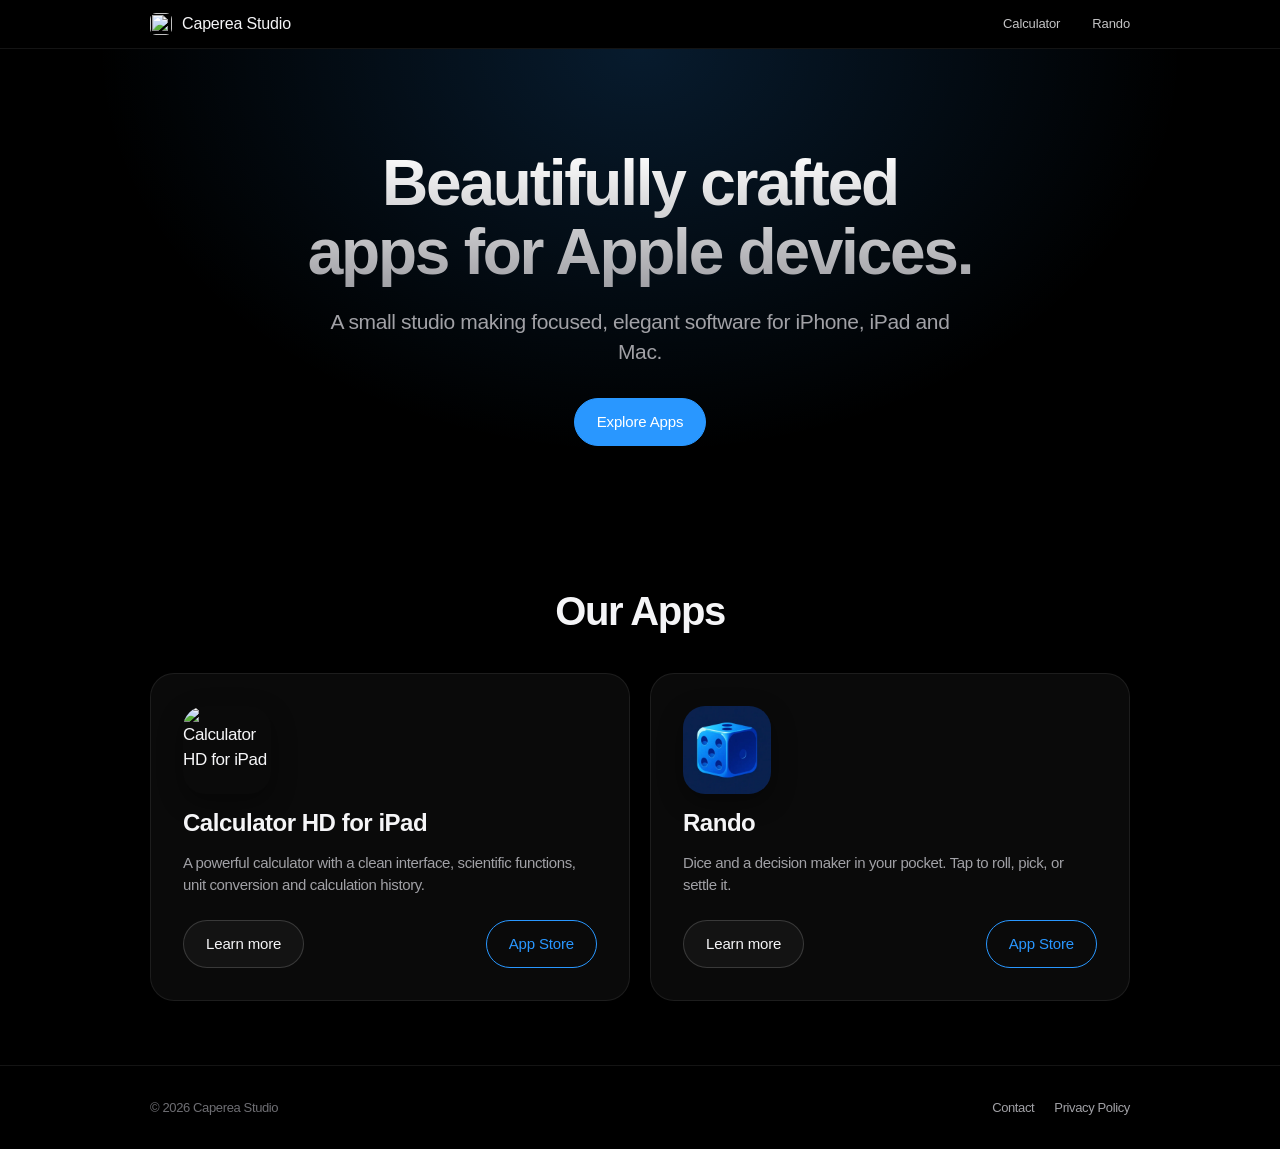
==== index.html @ fda1ca57 "refactor: redesign site with dark Apple-style theme Slim site down to the two real apps (Calculator " ====
<!DOCTYPE html>
<html lang="en">
<head>
    <meta charset="UTF-8">
    <meta name="viewport" content="width=device-width, initial-scale=1.0">
    <title>Caperea Studio — Beautiful apps for Apple devices</title>
    <meta name="description" content="Caperea Studio makes elegant, focused apps for iPhone, iPad and Mac. Meet Calculator Pro and Rando.">
    <link rel="icon" type="image/webp" href="images/caperea%20logo.webp">
    <link rel="apple-touch-icon" href="images/caperea%20logo.webp">
    <link rel="canonical" href="https://caperea.com/">
    <meta property="og:type" content="website">
    <meta property="og:title" content="Caperea Studio — Beautiful apps for Apple devices">
    <meta property="og:description" content="Elegant, focused apps for iPhone, iPad and Mac.">
    <meta property="og:url" content="https://caperea.com/">
    <meta property="og:image" content="https://caperea.com/images/caperea%20logo.webp">
    <meta name="twitter:card" content="summary_large_image">
    <link rel="stylesheet" href="styles.css">
</head>
<body>
    <header class="site-header">
        <div class="nav">
            <a href="index.html" class="nav-brand">
                <img src="images/caperea%20logo.webp" alt="" decoding="async">
                <span>Caperea Studio</span>
            </a>
            <nav class="nav-links" aria-label="Primary">
                <a href="calculator.html">Calculator</a>
                <a href="rando.html">Rando</a>
            </nav>
            <button class="nav-toggle" aria-label="Open menu" aria-expanded="false">☰</button>
        </div>
        <nav class="nav-mobile" aria-label="Mobile">
            <a href="index.html">Home</a>
            <a href="calculator.html">Calculator</a>
            <a href="rando.html">Rando</a>
            <a href="privacy-policy.html">Privacy</a>
        </nav>
    </header>

    <main>
        <section class="hero">
            <div class="container">
                <h1>Beautifully crafted<br>apps for Apple devices.</h1>
                <p class="lead">A small studio making focused, elegant software for iPhone, iPad and Mac.</p>
                <div class="button-row">
                    <a href="#apps" class="button primary">Explore Apps</a>
                </div>
            </div>
        </section>

        <section id="apps">
            <div class="container">
                <h2 class="section-title">Our Apps</h2>
                <div class="app-grid">
                    <article class="app-card">
                        <img src="images/calculator-icon.webp" alt="Calculator HD for iPad" class="app-icon">
                        <h3>Calculator HD for iPad</h3>
                        <p>A powerful calculator with a clean interface, scientific functions, unit conversion and calculation history.</p>
                        <div class="app-card-footer">
                            <a href="calculator.html" class="button ghost">Learn more</a>
                            <a href="https://apps.apple.com/us/app/calculator-hd-for-ipad/id760018895" class="button">App Store</a>
                        </div>
                    </article>

                    <article class="app-card">
                        <img src="images/rando-icon.webp" alt="Rando" class="app-icon">
                        <h3>Rando</h3>
                        <p>Dice and a decision maker in your pocket. Tap to roll, pick, or settle it.</p>
                        <div class="app-card-footer">
                            <a href="rando.html" class="button ghost">Learn more</a>
                            <a href="https://apps.apple.com/us/app/rando-dice-decision-maker/id6739487174" class="button">App Store</a>
                        </div>
                    </article>
                </div>
            </div>
        </section>
    </main>

    <footer class="site-footer">
        <div class="container">
            <div>&copy; 2026 Caperea Studio</div>
            <div class="footer-links">
                <a href="mailto:badtoyx@gmail.com">Contact</a>
                <a href="privacy-policy.html">Privacy Policy</a>
            </div>
        </div>
    </footer>

    <script src="script.js"></script>
</body>
</html>
---- styles.css ----
/* ==========================================================================
   Caperea Studio — Dark Apple-inspired theme
   ========================================================================== */

:root {
    --bg: #000000;
    --bg-elevated: #1d1d1f;
    --bg-card: rgba(255, 255, 255, 0.04);
    --bg-card-hover: rgba(255, 255, 255, 0.07);
    --border: rgba(255, 255, 255, 0.08);
    --border-strong: rgba(255, 255, 255, 0.16);
    --text: #f5f5f7;
    --text-muted: #a1a1a6;
    --text-dim: #6e6e73;
    --accent: #2997ff;
    --accent-hover: #0a84ff;
    --success: #30d158;
    --nav-height: 48px;
    --radius-sm: 12px;
    --radius-md: 18px;
    --radius-lg: 24px;
    --ease: cubic-bezier(0.28, 0.16, 0.22, 1);
}

*,
*::before,
*::after {
    box-sizing: border-box;
}

html {
    scroll-behavior: smooth;
    -webkit-text-size-adjust: 100%;
}

body {
    margin: 0;
    background: var(--bg);
    color: var(--text);
    font-family: -apple-system, BlinkMacSystemFont, "SF Pro Display", "SF Pro Icons",
        "Helvetica Neue", Helvetica, Arial, sans-serif;
    font-size: 17px;
    line-height: 1.47059;
    font-weight: 400;
    letter-spacing: -0.022em;
    -webkit-font-smoothing: antialiased;
    -moz-osx-font-smoothing: grayscale;
    min-height: 100vh;
    display: flex;
    flex-direction: column;
}

main {
    flex: 1;
}

img {
    max-width: 100%;
    height: auto;
    display: block;
}

a {
    color: var(--accent);
    text-decoration: none;
    transition: color 0.2s var(--ease);
}

a:hover {
    color: var(--accent-hover);
}

.container {
    width: 100%;
    max-width: 1024px;
    margin: 0 auto;
    padding: 0 22px;
}

/* ----- Typography ----- */

h1, h2, h3 {
    margin: 0;
    font-weight: 600;
    letter-spacing: -0.035em;
    line-height: 1.08;
}

h1 {
    font-size: clamp(40px, 6vw, 64px);
    font-weight: 700;
}

h2 {
    font-size: clamp(28px, 3.5vw, 40px);
}

h3 {
    font-size: 22px;
    letter-spacing: -0.02em;
}

p {
    margin: 0;
    color: var(--text-muted);
}

ul {
    margin: 0;
    padding: 0;
    list-style: none;
}

/* ----- Navigation ----- */

.site-header {
    position: sticky;
    top: 0;
    z-index: 100;
    background: rgba(0, 0, 0, 0.72);
    backdrop-filter: saturate(180%) blur(20px);
    -webkit-backdrop-filter: saturate(180%) blur(20px);
    border-bottom: 1px solid var(--border);
}

.nav {
    max-width: 1024px;
    margin: 0 auto;
    padding: 0 22px;
    height: var(--nav-height);
    display: flex;
    align-items: center;
    justify-content: space-between;
}

.nav-brand {
    display: flex;
    align-items: center;
    gap: 10px;
    color: var(--text);
    font-size: 16px;
    font-weight: 500;
    letter-spacing: -0.01em;
}

.nav-brand:hover {
    color: var(--text);
}

.nav-brand img {
    width: 22px;
    height: 22px;
    border-radius: 6px;
}

.nav-links {
    display: flex;
    align-items: center;
    gap: 32px;
    font-size: 13px;
    letter-spacing: -0.01em;
}

.nav-links a {
    color: var(--text);
    opacity: 0.8;
    transition: opacity 0.2s var(--ease);
}

.nav-links a:hover {
    opacity: 1;
}

.nav-toggle {
    display: none;
    background: none;
    border: 0;
    color: var(--text);
    font-size: 20px;
    padding: 4px 8px;
    cursor: pointer;
}

.nav-mobile {
    display: none;
    flex-direction: column;
    padding: 16px 22px 20px;
    gap: 16px;
    border-top: 1px solid var(--border);
    background: rgba(0, 0, 0, 0.92);
}

.nav-mobile.open {
    display: flex;
}

.nav-mobile a {
    color: var(--text);
    font-size: 18px;
    font-weight: 500;
}

@media (max-width: 720px) {
    .nav-links {
        display: none;
    }
    .nav-toggle {
        display: inline-flex;
    }
}

/* ----- Buttons ----- */

.button {
    display: inline-flex;
    align-items: center;
    justify-content: center;
    padding: 12px 22px;
    border-radius: 980px;
    background: transparent;
    color: var(--accent);
    border: 1px solid var(--accent);
    font-size: 15px;
    font-weight: 400;
    letter-spacing: -0.01em;
    cursor: pointer;
    transition: transform 0.2s var(--ease), background 0.2s var(--ease),
        color 0.2s var(--ease), opacity 0.2s var(--ease);
    white-space: nowrap;
}

.button:hover {
    background: var(--accent);
    color: #fff;
    transform: translateY(-1px);
}

.button.primary {
    background: var(--accent);
    color: #fff;
    border-color: var(--accent);
}

.button.primary:hover {
    background: var(--accent-hover);
    border-color: var(--accent-hover);
    color: #fff;
}

.button.ghost {
    background: var(--bg-card);
    color: var(--text);
    border-color: var(--border-strong);
}

.button.ghost:hover {
    background: var(--bg-card-hover);
    color: var(--text);
    transform: translateY(-1px);
}

.button[aria-disabled="true"],
.button.disabled {
    opacity: 0.5;
    cursor: not-allowed;
    pointer-events: none;
}

.button-row {
    display: flex;
    flex-wrap: wrap;
    gap: 12px;
    align-items: center;
}

.price {
    color: var(--text-muted);
    font-size: 14px;
    letter-spacing: -0.01em;
}

/* ----- Hero ----- */

.hero {
    padding: 100px 0 80px;
    text-align: center;
    background:
        radial-gradient(ellipse at 50% 0%, rgba(41, 151, 255, 0.18), transparent 60%),
        var(--bg);
}

.hero h1 {
    background: linear-gradient(180deg, #ffffff 0%, #a1a1a6 100%);
    -webkit-background-clip: text;
    background-clip: text;
    -webkit-text-fill-color: transparent;
    margin-bottom: 20px;
}

.hero .lead {
    max-width: 620px;
    margin: 0 auto 32px;
    font-size: clamp(17px, 2vw, 21px);
    color: var(--text-muted);
    line-height: 1.4;
}

.hero .button-row {
    justify-content: center;
}

/* ----- Page header (secondary hero) ----- */

.page-header {
    padding: 72px 0 40px;
    text-align: center;
}

.page-header h1 {
    margin-bottom: 14px;
}

.page-header p {
    font-size: 19px;
    color: var(--text-muted);
    max-width: 560px;
    margin: 0 auto;
}

/* ----- Section base ----- */

section {
    padding: 64px 0;
}

.section-title {
    text-align: center;
    margin-bottom: 40px;
}

/* ----- App grid ----- */

.app-grid {
    display: grid;
    grid-template-columns: repeat(auto-fit, minmax(280px, 1fr));
    gap: 20px;
}

.app-card {
    background: var(--bg-card);
    border: 1px solid var(--border);
    border-radius: var(--radius-lg);
    padding: 32px;
    display: flex;
    flex-direction: column;
    gap: 16px;
    transition: transform 0.3s var(--ease), background 0.3s var(--ease),
        border-color 0.3s var(--ease);
}

.app-card:hover {
    transform: translateY(-4px);
    background: var(--bg-card-hover);
    border-color: var(--border-strong);
}

.app-card .app-icon {
    width: 88px;
    height: 88px;
    border-radius: 22px;
    box-shadow: 0 8px 24px rgba(0, 0, 0, 0.4);
}

.app-card h3 {
    font-size: 24px;
    font-weight: 600;
}

.app-card p {
    flex: 1;
    font-size: 15px;
    line-height: 1.47;
}

.app-card-footer {
    display: flex;
    align-items: center;
    justify-content: space-between;
    gap: 12px;
    margin-top: 8px;
}

/* ----- App detail hero ----- */

.app-hero {
    padding: 80px 0 48px;
    text-align: center;
    background:
        radial-gradient(ellipse at 50% 0%, rgba(41, 151, 255, 0.12), transparent 60%),
        var(--bg);
}

.app-hero-icon {
    width: 128px;
    height: 128px;
    border-radius: 30px;
    margin: 0 auto 28px;
    box-shadow: 0 20px 48px rgba(0, 0, 0, 0.5);
}

.app-hero h1 {
    margin-bottom: 12px;
}

.app-tagline {
    font-size: clamp(18px, 2vw, 22px);
    color: var(--text-muted);
    max-width: 620px;
    margin: 0 auto 32px;
}

.app-hero .button-row {
    justify-content: center;
}

/* ----- Features grid ----- */

.features {
    padding: 64px 0;
    border-top: 1px solid var(--border);
}

.features-grid {
    display: grid;
    grid-template-columns: repeat(auto-fit, minmax(240px, 1fr));
    gap: 16px;
    margin-top: 32px;
}

.feature-card {
    background: var(--bg-card);
    border: 1px solid var(--border);
    border-radius: var(--radius-md);
    padding: 28px;
    transition: background 0.3s var(--ease), border-color 0.3s var(--ease);
}

.feature-card:hover {
    background: var(--bg-card-hover);
    border-color: var(--border-strong);
}

.feature-card h3 {
    font-size: 19px;
    margin-bottom: 8px;
}

.feature-card p {
    font-size: 15px;
    line-height: 1.47;
}

/* ----- Screenshots ----- */

.screenshots {
    padding: 64px 0;
    border-top: 1px solid var(--border);
}

.screenshot-grid {
    display: grid;
    grid-template-columns: repeat(auto-fit, minmax(240px, 1fr));
    gap: 20px;
    margin-top: 32px;
}

.screenshot {
    width: 100%;
    border-radius: var(--radius-md);
    border: 1px solid var(--border);
    transition: transform 0.3s var(--ease), border-color 0.3s var(--ease);
}

.screenshot:hover {
    transform: scale(1.02);
    border-color: var(--border-strong);
}

/* ----- Requirements ----- */

.requirements {
    padding: 64px 0;
    border-top: 1px solid var(--border);
    text-align: center;
}

.requirements-list {
    display: inline-flex;
    flex-direction: column;
    gap: 10px;
    margin-top: 24px;
    color: var(--text-muted);
}

.requirements-list li::before {
    content: "·  ";
    color: var(--text-dim);
}

/* ----- Long-form content ----- */

.prose {
    max-width: 720px;
    margin: 0 auto;
    padding: 24px 0 48px;
}

.prose h2 {
    font-size: 22px;
    margin: 40px 0 12px;
    color: var(--text);
}

.prose p {
    color: var(--text-muted);
    line-height: 1.6;
    font-size: 16px;
}

.prose .meta {
    margin-top: 48px;
    color: var(--text-dim);
    font-size: 13px;
    text-align: center;
}

/* ----- Footer ----- */

.site-footer {
    border-top: 1px solid var(--border);
    padding: 32px 0;
    color: var(--text-dim);
    font-size: 13px;
}

.site-footer .container {
    display: flex;
    flex-wrap: wrap;
    align-items: center;
    justify-content: space-between;
    gap: 16px;
}

.site-footer a {
    color: var(--text-muted);
}

.site-footer a:hover {
    color: var(--text);
}

.footer-links {
    display: flex;
    gap: 20px;
    flex-wrap: wrap;
}

/* ----- Responsive tweaks ----- */

@media (max-width: 560px) {
    .hero {
        padding: 72px 0 56px;
    }
    section {
        padding: 48px 0;
    }
    .app-card {
        padding: 24px;
    }
    .app-hero-icon {
        width: 104px;
        height: 104px;
        border-radius: 24px;
    }
}
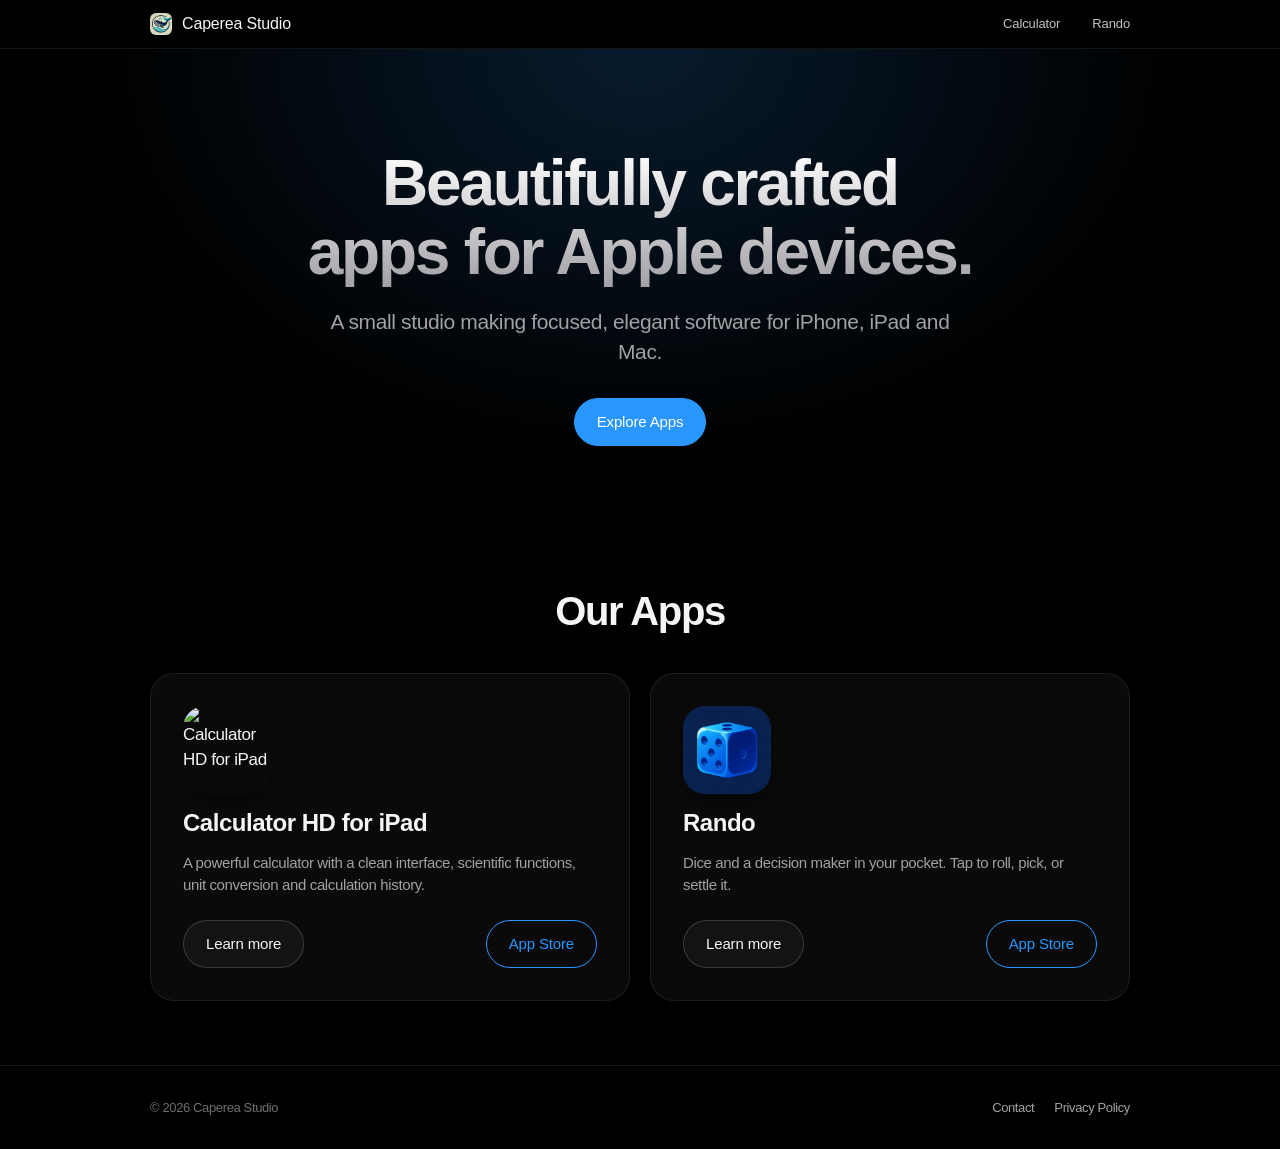
==== commit 4a7dbfb4: "fix: restore original single-whale logo The previous commit switched favicon/nav references from cap" ====
--- a/index.html
+++ b/index.html
@@ -5,22 +5,22 @@
     <meta name="viewport" content="width=device-width, initial-scale=1.0">
     <title>Caperea Studio — Beautiful apps for Apple devices</title>
     <meta name="description" content="Caperea Studio makes elegant, focused apps for iPhone, iPad and Mac. Meet Calculator Pro and Rando.">
-    <link rel="icon" type="image/webp" href="images/caperea%20logo.webp">
-    <link rel="apple-touch-icon" href="images/caperea%20logo.webp">
+    <link rel="icon" type="image/webp" href="images/caperea-logo.webp">
+    <link rel="apple-touch-icon" href="images/caperea-logo.webp">
     <link rel="canonical" href="https://caperea.com/">
     <meta property="og:type" content="website">
     <meta property="og:title" content="Caperea Studio — Beautiful apps for Apple devices">
     <meta property="og:description" content="Elegant, focused apps for iPhone, iPad and Mac.">
     <meta property="og:url" content="https://caperea.com/">
-    <meta property="og:image" content="https://caperea.com/images/caperea%20logo.webp">
+    <meta property="og:image" content="https://caperea.com/images/caperea-logo.webp">
     <meta name="twitter:card" content="summary_large_image">
-    <link rel="stylesheet" href="styles.css">
+    <link rel="stylesheet" href="styles.css?v=2">
 </head>
 <body>
     <header class="site-header">
         <div class="nav">
             <a href="index.html" class="nav-brand">
-                <img src="images/caperea%20logo.webp" alt="" decoding="async">
+                <img src="images/caperea-logo.webp" alt="" decoding="async">
                 <span>Caperea Studio</span>
             </a>
             <nav class="nav-links" aria-label="Primary">
@@ -86,6 +86,6 @@
         </div>
     </footer>
 
-    <script src="script.js"></script>
+    <script src="script.js?v=2"></script>
 </body>
 </html>
